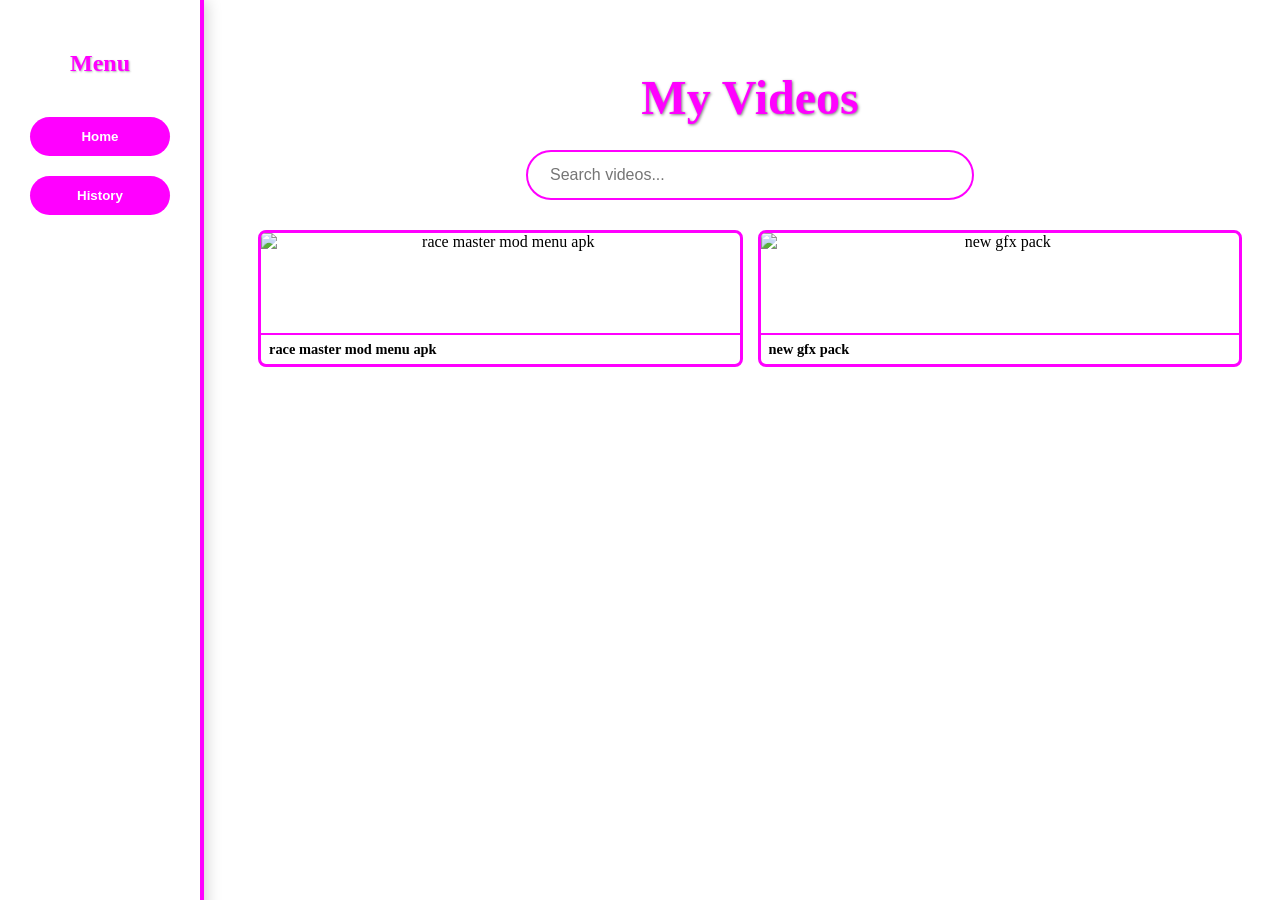
==== index.html @ d069b91a "Update index.html" ====
<!DOCTYPE html>
<html lang="en">
<head>
  <meta charset="UTF-8">
  <meta name="viewport" content="width=device-width, initial-scale=1.0">
  <title>My YouTube Videos</title>
  <link rel="stylesheet" href="style.css">
</head>
<body>
  <!-- Background Video -->
  <video autoplay muted loop id="bg-video">
    <source src="background.mp4" type="video/mp4">
    Your browser does not support HTML5 video.
  </video>

  <!-- Sidebar -->
  <div id="sidebar">
    <h2>Menu</h2>
    <button class="sidebar-btn" id="home-btn">Home</button>
    <button class="sidebar-btn" id="history-btn">History</button>
  </div>

  <!-- Main Content -->
  <div id="content">
    <h1>My Videos</h1>
    <input type="text" id="search" placeholder="Search videos...">
    <div id="video-gallery"></div>
  </div>

  <script src="videos.js"></script>
  <script src="script.js"></script>
</body>
</html>
---- style.css ----
/* Background video */
#bg-video {
  position: fixed;
  top: 0;
  left: 0;
  min-width: 100%;
  min-height: 100%;
  object-fit: cover;
  z-index: -1;
  filter: brightness(0.5);
}

/* Sidebar */
#sidebar {
  position: fixed;
  left: 0;
  top: 0;
  width: 200px;
  height: 100%;
  background: rgba(255, 255, 255, 0.95);
  border-right: 4px solid #ff00ff;
  display: flex;
  flex-direction: column;
  align-items: center;
  padding-top: 30px;
  box-shadow: 2px 0 15px rgba(0,0,0,0.2);
  z-index: 2;
}

#sidebar h2 {
  margin-bottom: 30px;
  color: #ff00ff;
  text-shadow: 1px 1px 2px rgba(0,0,0,0.3);
}

.sidebar-btn {
  width: 140px;
  padding: 12px 0;
  margin: 10px 0;
  border: none;
  border-radius: 25px;
  background: #ff00ff;
  color: #fff;
  font-weight: bold;
  cursor: pointer;
  transition: all 0.3s;
}

.sidebar-btn:hover {
  background: #ff66ff;
  transform: scale(1.05);
  box-shadow: 0 5px 15px rgba(0,0,0,0.3);
}

/* Main content */
#content {
  margin-left: 220px; /* space for sidebar */
  position: relative;
  z-index: 1;
  text-align: center;
  padding: 30px;
}

/* Heading */
h1 {
  font-size: 3em;
  margin-bottom: 25px;
  color: #ff00ff;
  text-shadow: 1px 1px 3px rgba(0,0,0,0.5);
}

/* Search bar */
#search {
  padding: 14px 22px;
  width: 400px;
  border-radius: 50px;
  border: 2px solid #ff00ff;
  outline: none;
  transition: all 0.3s;
  font-size: 1em;
  margin-bottom: 30px;
}

#search:focus {
  box-shadow: 0 0 12px rgba(255,0,255,0.5);
  border-color: #ff00ff;
}

/* Video gallery - YouTube small recommendation style */
#video-gallery {
  display: grid;
  grid-template-columns: repeat(auto-fit, minmax(180px, 1fr));
  gap: 15px;
}

/* Video card - smaller YouTube style */
.video-card {
  text-decoration: none;
  color: black;
  background: rgba(255,255,255,0.9);
  border-radius: 8px;
  border: 3px solid #ff00ff;
  overflow: hidden;
  transition: transform 0.3s, box-shadow 0.3s, border-color 0.3s;
}

.video-card:hover {
  transform: translateY(-4px);
  box-shadow: 0 8px 20px rgba(0,0,0,0.25);
  border-color: #ff66ff;
}

.video-card img {
  width: 100%;
  display: block;
  height: 100px; /* smaller height like YouTube */
  object-fit: cover;
  border-bottom: 2px solid #ff00ff;
}

.video-card p {
  margin: 6px 8px;
  font-weight: 600;
  font-size: 0.9em;
  text-align: left;
}
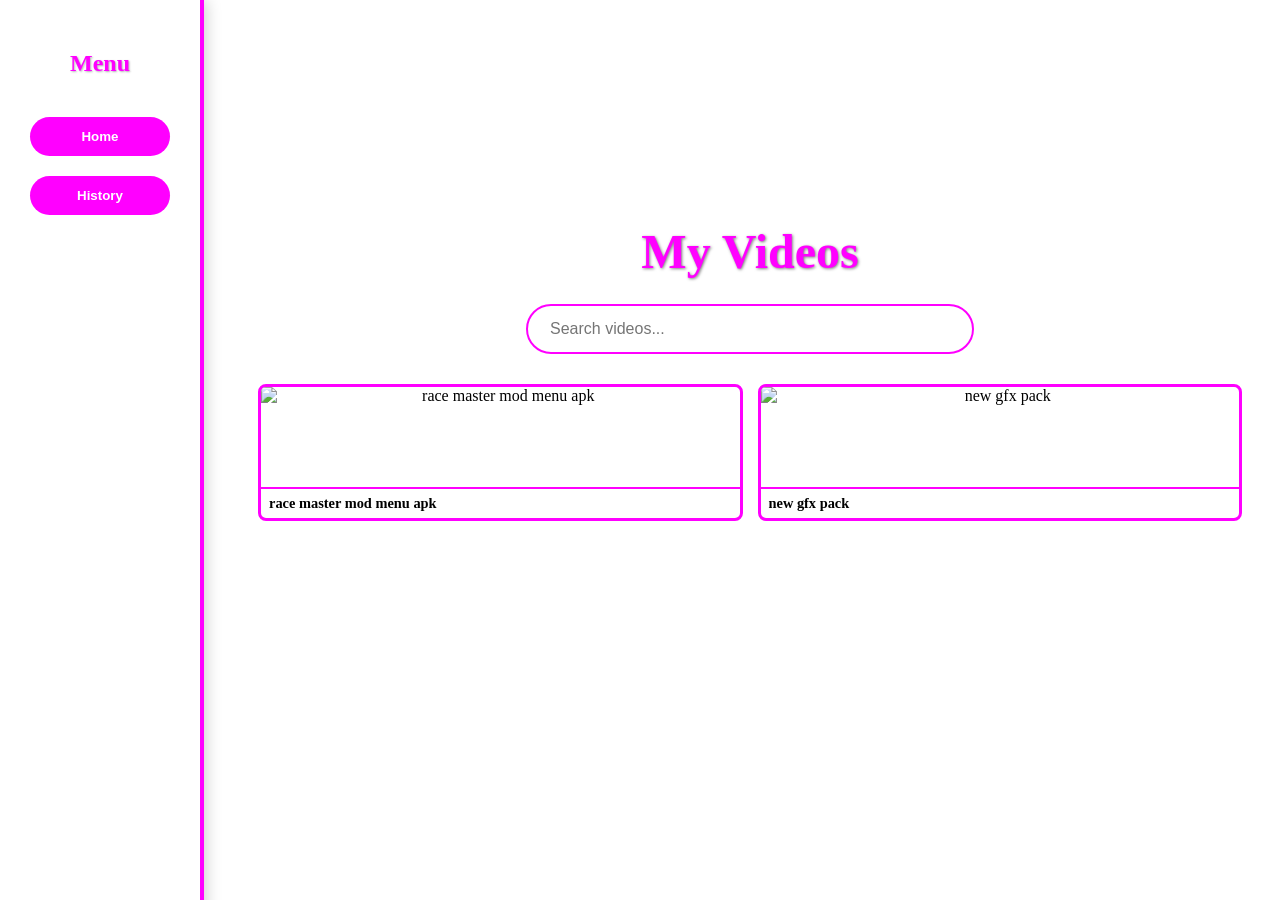
==== commit 518ca1b4: "Update index.html" ====
--- a/index.html
+++ b/index.html
@@ -8,10 +8,14 @@
 </head>
 <body>
   <!-- Background Video -->
-  <video autoplay muted loop id="bg-video">
-    <source src="background.mp4" type="video/mp4">
-    Your browser does not support HTML5 video.
-  </video>
+  <div class="video-background">
+    <iframe
+      src="https://www.youtube.com/embed/kC0sLdh06aE?autoplay=1&mute=1&loop=1&playlist=kC0sLdh06aE&controls=0&showinfo=0&modestbranding=1&rel=0"
+      frameborder="0"
+      allow="autoplay; fullscreen"
+      allowfullscreen
+    ></iframe>
+  </div>
 
   <!-- Sidebar -->
   <div id="sidebar">
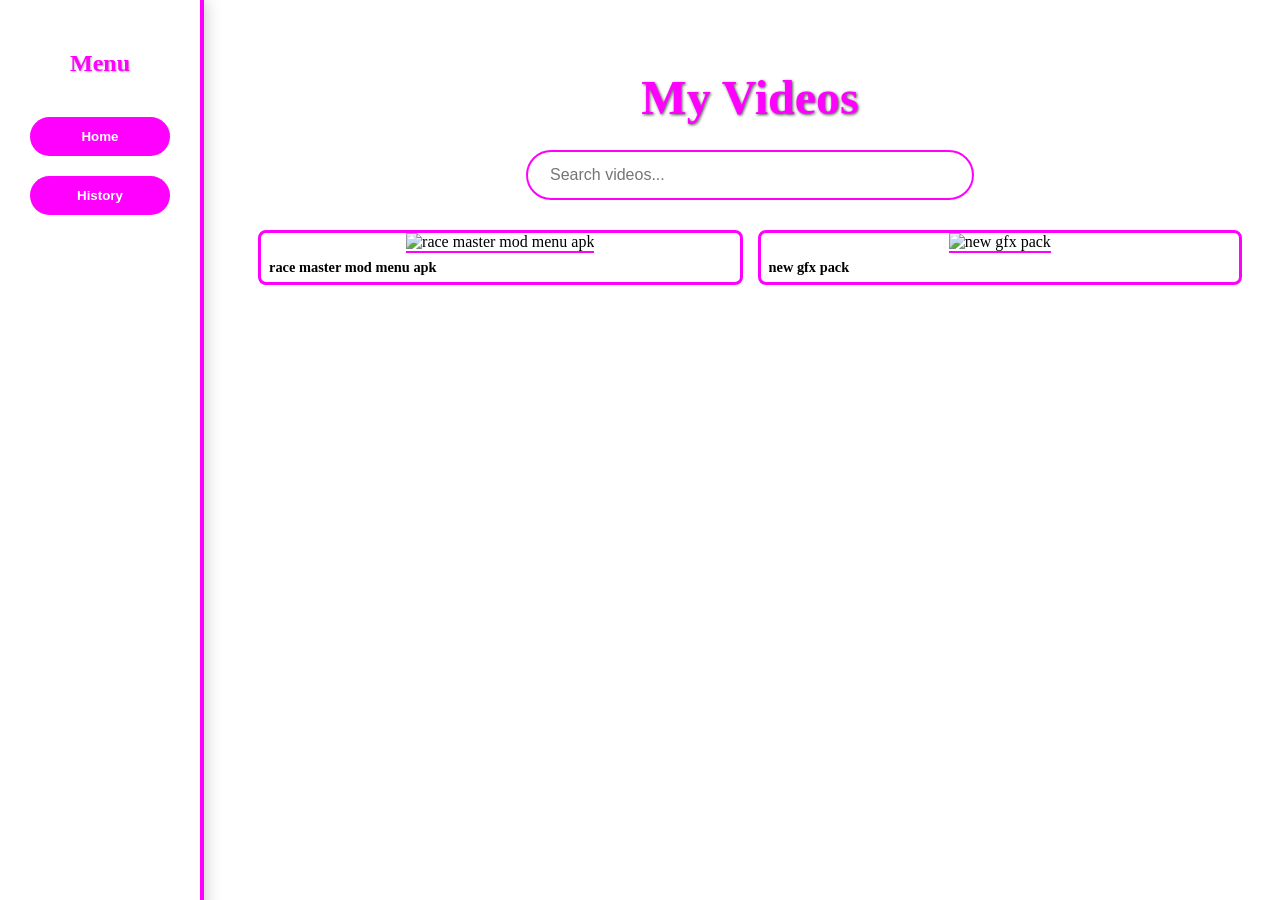
==== commit ca765338: "Update index.html" ====
--- a/index.html
+++ b/index.html
@@ -7,15 +7,8 @@
   <link rel="stylesheet" href="style.css">
 </head>
 <body>
-  <!-- Background Video -->
-  <div class="video-background">
-    <iframe
-      src="https://www.youtube.com/embed/kC0sLdh06aE?autoplay=1&mute=1&loop=1&playlist=kC0sLdh06aE&controls=0&showinfo=0&modestbranding=1&rel=0"
-      frameborder="0"
-      allow="autoplay; fullscreen"
-      allowfullscreen
-    ></iframe>
-  </div>
+  <!-- Background Image -->
+  <div class="background-image"></div>
 
   <!-- Sidebar -->
   <div id="sidebar">
--- a/style.css
+++ b/style.css
@@ -1,11 +1,11 @@
-/* Background video */
-#bg-video {
+/* Background Image */
+.background-image {
   position: fixed;
   top: 0;
   left: 0;
-  min-width: 100%;
-  min-height: 100%;
-  object-fit: cover;
+  width: 100%;
+  height: 100%;
+  background: url('YOUR_IMAGE_LINK_HERE') no-repeat center center/cover;
   z-index: -1;
   filter: brightness(0.5);
 }
@@ -17,7 +17,7 @@
   top: 0;
   width: 200px;
   height: 100%;
-  background: rgba(255, 255, 255, 0.95);
+  background: rgba(255, 255, 255, 0.7);
   border-right: 4px solid #ff00ff;
   display: flex;
   flex-direction: column;
@@ -54,11 +54,12 @@
 
 /* Main content */
 #content {
-  margin-left: 220px; /* space for sidebar */
+  margin-left: 220px;
   position: relative;
   z-index: 1;
   text-align: center;
   padding: 30px;
+  color: #fff;
 }
 
 /* Heading */
@@ -66,7 +67,7 @@
   font-size: 3em;
   margin-bottom: 25px;
   color: #ff00ff;
-  text-shadow: 1px 1px 3px rgba(0,0,0,0.5);
+  text-shadow: 1px 1px 3px rgba(0,0,0,0.7);
 }
 
 /* Search bar */
@@ -79,6 +80,7 @@
   transition: all 0.3s;
   font-size: 1em;
   margin-bottom: 30px;
+  background: rgba(255,255,255,0.7);
 }
 
 #search:focus {
@@ -86,18 +88,18 @@
   border-color: #ff00ff;
 }
 
-/* Video gallery - YouTube small recommendation style */
+/* Video gallery */
 #video-gallery {
   display: grid;
   grid-template-columns: repeat(auto-fit, minmax(180px, 1fr));
   gap: 15px;
 }
 
-/* Video card - smaller YouTube style */
+/* Video card */
 .video-card {
   text-decoration: none;
   color: black;
-  background: rgba(255,255,255,0.9);
+  background: rgba(255,255,255,0.85);
   border-radius: 8px;
   border: 3px solid #ff00ff;
   overflow: hidden;
@@ -110,10 +112,10 @@
   border-color: #ff66ff;
 }
 
+/* 16:9 Thumbnail */
 .video-card img {
   width: 100%;
-  display: block;
-  height: 100px; /* smaller height like YouTube */
+  aspect-ratio: 16 / 9;
   object-fit: cover;
   border-bottom: 2px solid #ff00ff;
 }
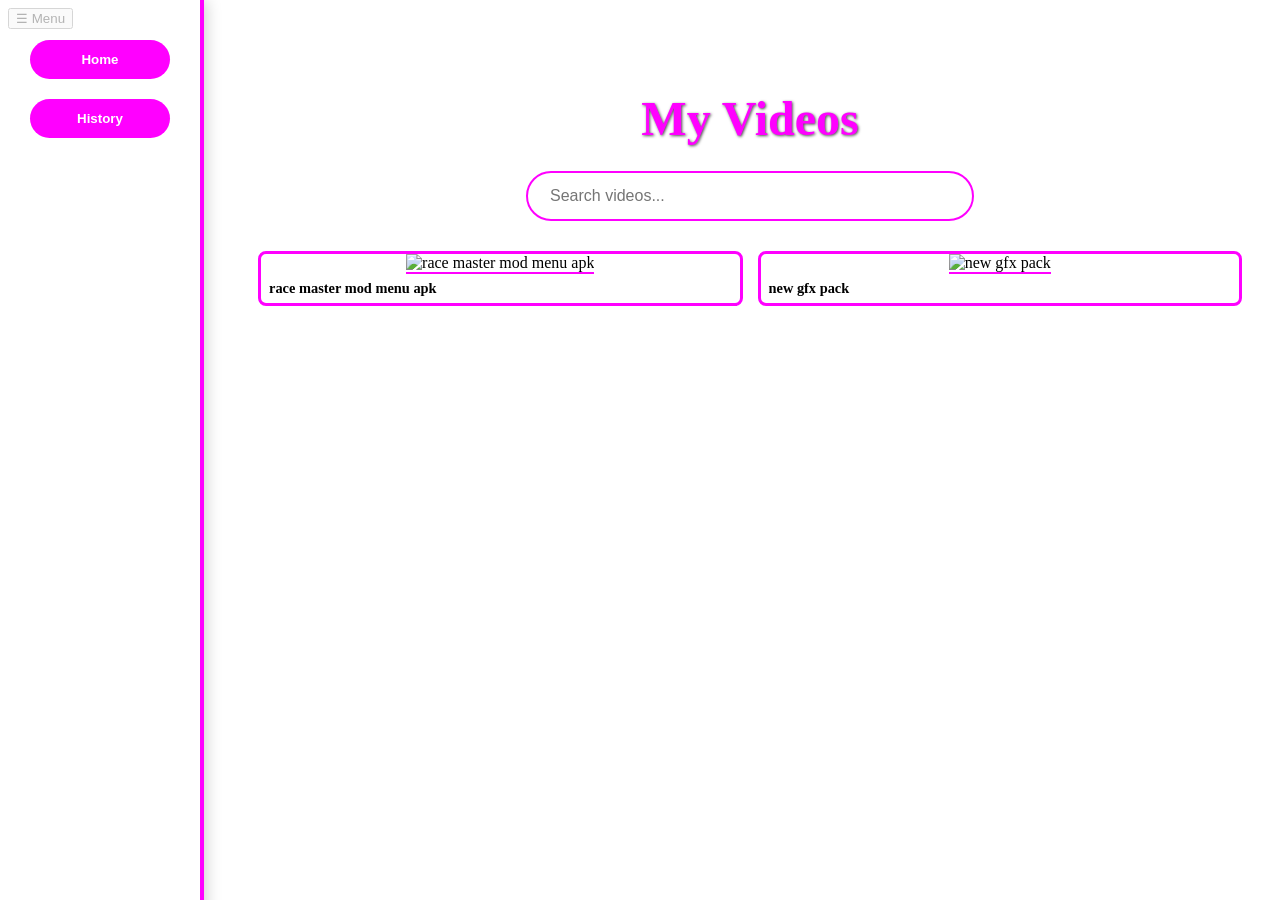
==== commit b19e4a22: "Update index.html" ====
--- a/index.html
+++ b/index.html
@@ -8,11 +8,13 @@
 </head>
 <body>
   <!-- Background Image -->
-  <div class="background-image"></div>
+  <div class="background-image" id="bg-image"></div>
+
+  <!-- Menu Button -->
+  <button id="menu-btn">☰ Menu</button>
 
   <!-- Sidebar -->
-  <div id="sidebar">
-    <h2>Menu</h2>
+  <div id="sidebar" class="hidden">
     <button class="sidebar-btn" id="home-btn">Home</button>
     <button class="sidebar-btn" id="history-btn">History</button>
   </div>
--- a/style.css
+++ b/style.css
@@ -5,7 +5,7 @@
   left: 0;
   width: 100%;
   height: 100%;
-  background: url('YOUR_IMAGE_LINK_HERE') no-repeat center center/cover;
+  background: url('https://encrypted-tbn0.gstatic.com/images?q=tbn:ANd9GcRtSkLpmemPCk-5ynyGRd2M7VYCblgh_B37TA&s') no-repeat center center/cover;
   z-index: -1;
   filter: brightness(0.5);
 }
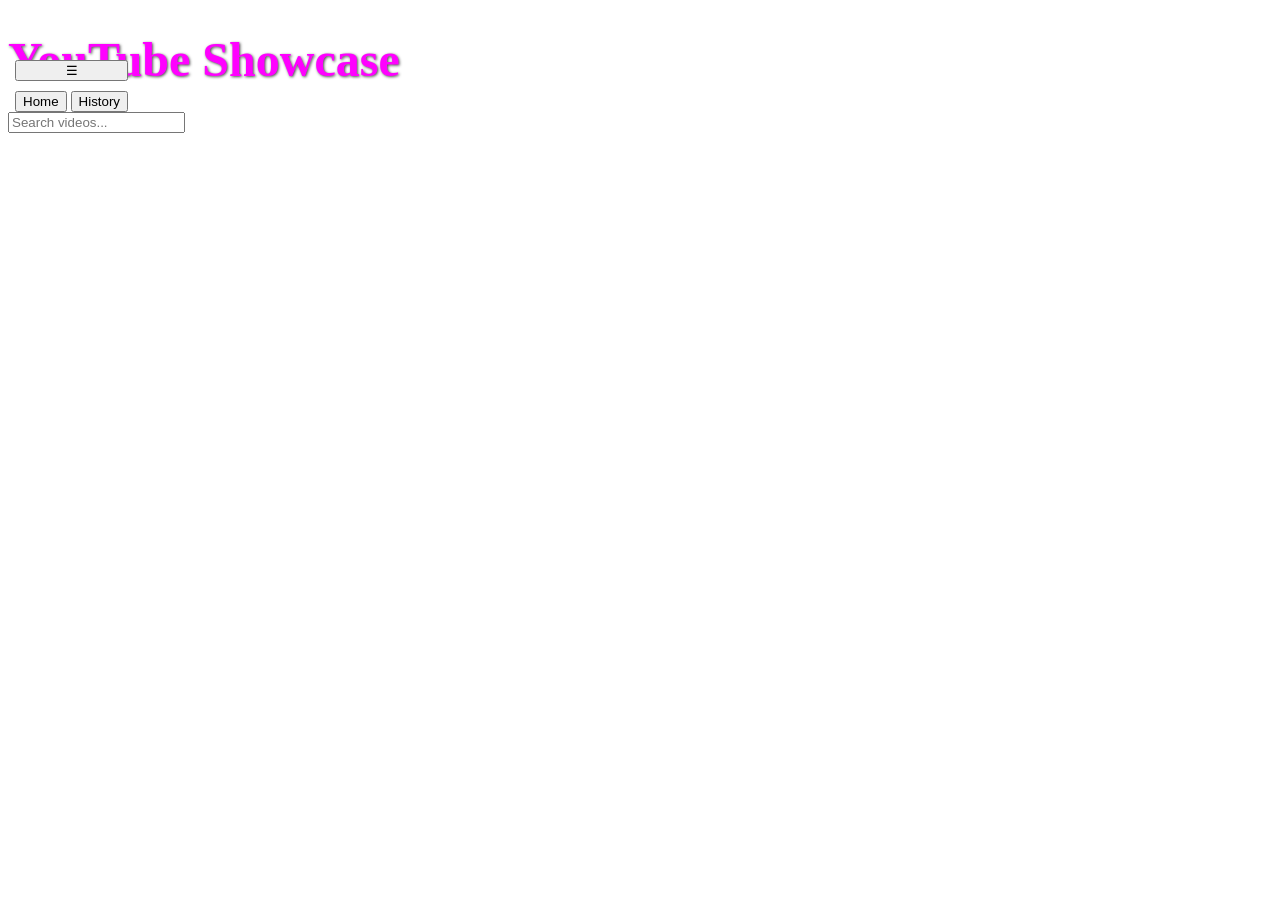
==== commit d66c98ff: "Update index.html" ====
--- a/index.html
+++ b/index.html
@@ -3,30 +3,29 @@
 <head>
   <meta charset="UTF-8">
   <meta name="viewport" content="width=device-width, initial-scale=1.0">
-  <title>My YouTube Videos</title>
+  <title>YouTube Showcase</title>
   <link rel="stylesheet" href="style.css">
 </head>
 <body>
-  <!-- Background Image -->
-  <div class="background-image" id="bg-image"></div>
 
-  <!-- Menu Button -->
-  <button id="menu-btn">☰ Menu</button>
+<div class="sidebar" id="sidebar">
+  <button class="menu-btn" onclick="toggleMenu()">☰</button>
+  <div class="menu-items">
+    <button onclick="showHome()">Home</button>
+    <button onclick="showHistory()">History</button>
+  </div>
+</div>
 
-  <!-- Sidebar -->
-  <div id="sidebar" class="hidden">
-    <button class="sidebar-btn" id="home-btn">Home</button>
-    <button class="sidebar-btn" id="history-btn">History</button>
+<div class="main-content">
+  <div class="title-box">
+    <h1>YouTube Showcase</h1>
   </div>
+  <input type="text" id="searchInput" placeholder="Search videos...">
+  <div class="video-gallery" id="gallery"></div>
+</div>
 
-  <!-- Main Content -->
-  <div id="content">
-    <h1>My Videos</h1>
-    <input type="text" id="search" placeholder="Search videos...">
-    <div id="video-gallery"></div>
-  </div>
+<script src="videos.js"></script>
+<script src="script.js"></script>
 
-  <script src="videos.js"></script>
-  <script src="script.js"></script>
 </body>
 </html>
--- a/style.css
+++ b/style.css
@@ -5,38 +5,50 @@
   left: 0;
   width: 100%;
   height: 100%;
-  background: url('https://encrypted-tbn0.gstatic.com/images?q=tbn:ANd9GcRtSkLpmemPCk-5ynyGRd2M7VYCblgh_B37TA&s') no-repeat center center/cover;
+  background: url('https://encrypted-tbn0.gstatic.com/images?q=tbn:ANd9GcTvYd7zY18E-ENvzFspQCRezaLD4z7ZJfDyig&s') no-repeat center center/cover;
   z-index: -1;
   filter: brightness(0.5);
+  transition: transform 0.5s ease;
+}
+
+/* Menu Button */
+#menu-btn {
+  position: fixed;
+  top: 15px;
+  left: 15px;
+  z-index: 3;
+  padding: 10px 15px;
+  font-size: 1.2em;
+  background: rgba(255, 255, 255, 0.7);
+  border: 2px solid #ff00ff;
+  border-radius: 8px;
+  cursor: pointer;
+  transition: all 0.3s;
+}
+
+#menu-btn:hover {
+  background: rgba(255, 0, 255, 0.2);
+  transform: scale(1.1);
 }
 
 /* Sidebar */
 #sidebar {
   position: fixed;
-  left: 0;
-  top: 0;
-  width: 200px;
-  height: 100%;
-  background: rgba(255, 255, 255, 0.7);
-  border-right: 4px solid #ff00ff;
+  top: 60px;
+  left: 15px;
   display: flex;
   flex-direction: column;
-  align-items: center;
-  padding-top: 30px;
-  box-shadow: 2px 0 15px rgba(0,0,0,0.2);
+  gap: 10px;
   z-index: 2;
 }
 
-#sidebar h2 {
-  margin-bottom: 30px;
-  color: #ff00ff;
-  text-shadow: 1px 1px 2px rgba(0,0,0,0.3);
+#sidebar.hidden {
+  display: none;
 }
 
 .sidebar-btn {
   width: 140px;
   padding: 12px 0;
-  margin: 10px 0;
   border: none;
   border-radius: 25px;
   background: #ff00ff;
@@ -54,11 +66,11 @@
 
 /* Main content */
 #content {
-  margin-left: 220px;
+  margin-left: 15px;
+  padding: 30px;
+  text-align: center;
   position: relative;
   z-index: 1;
-  text-align: center;
-  padding: 30px;
   color: #fff;
 }
 
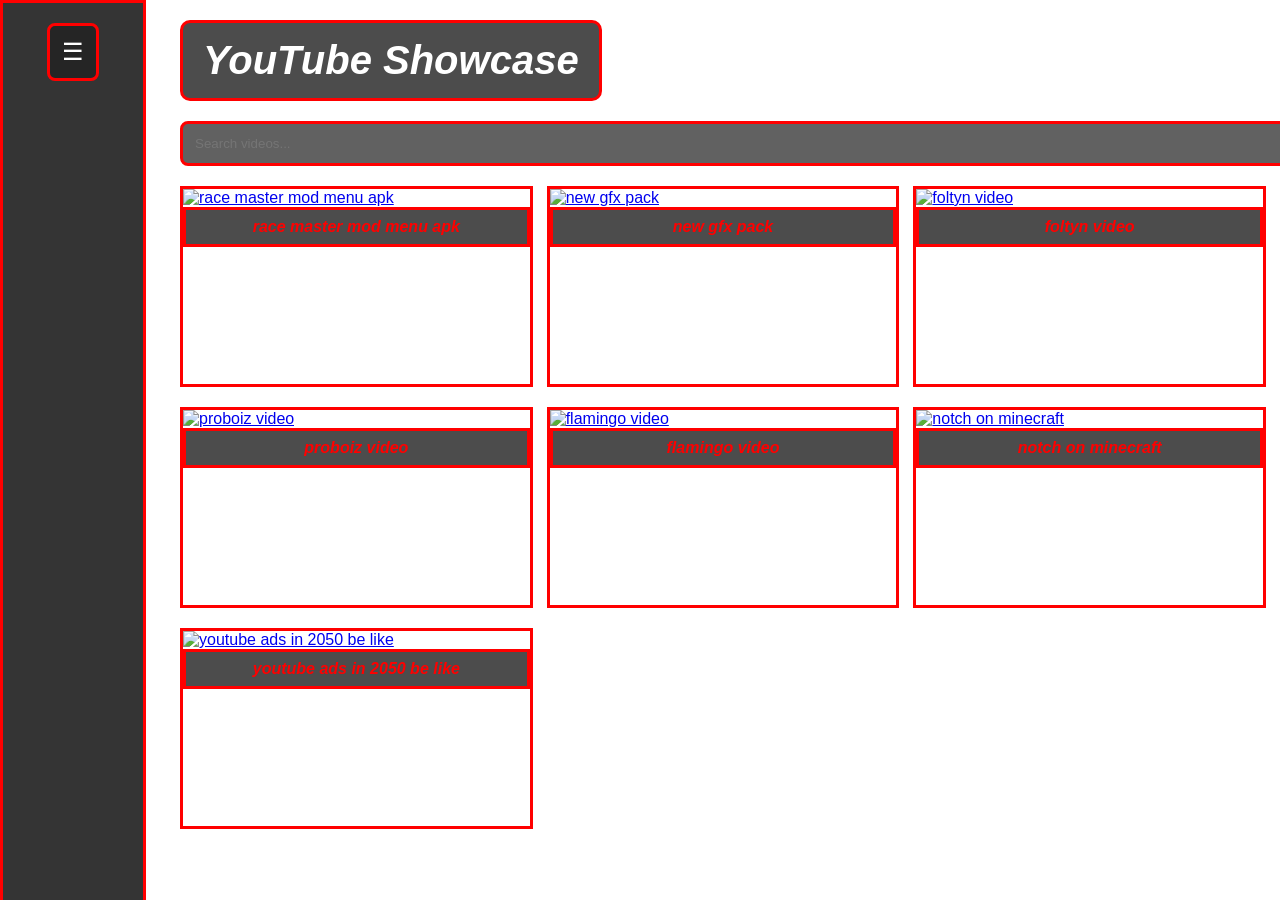
==== commit 0781f2e8: "Update index.html" ====
--- a/index.html
+++ b/index.html
@@ -3,7 +3,7 @@
 <head>
   <meta charset="UTF-8">
   <meta name="viewport" content="width=device-width, initial-scale=1.0">
-  <title>YouTube Showcase</title>
+  <title>YouTube videos</title>
   <link rel="stylesheet" href="style.css">
 </head>
 <body>
--- a/style.css
+++ b/style.css
@@ -1,140 +1,147 @@
-/* Background Image */
-.background-image {
-  position: fixed;
-  top: 0;
-  left: 0;
-  width: 100%;
-  height: 100%;
-  background: url('https://encrypted-tbn0.gstatic.com/images?q=tbn:ANd9GcTvYd7zY18E-ENvzFspQCRezaLD4z7ZJfDyig&s') no-repeat center center/cover;
-  z-index: -1;
-  filter: brightness(0.5);
-  transition: transform 0.5s ease;
+body {
+  margin: 0;
+  font-family: Arial, sans-serif;
+  background: url('https://encrypted-tbn0.gstatic.com/images?q=tbn:ANd9GcTvYd7zY18E-ENvzFspQCRezaLD4z7ZJfDyig&s') no-repeat center center fixed;
+  background-size: cover;
+  color: white;
 }
 
-/* Menu Button */
-#menu-btn {
-  position: fixed;
-  top: 15px;
-  left: 15px;
-  z-index: 3;
-  padding: 10px 15px;
-  font-size: 1.2em;
-  background: rgba(255, 255, 255, 0.7);
-  border: 2px solid #ff00ff;
-  border-radius: 8px;
-  cursor: pointer;
-  transition: all 0.3s;
+@keyframes rainbowBorder {
+  0% { border-color: red; }
+  16% { border-color: orange; }
+  33% { border-color: yellow; }
+  50% { border-color: green; }
+  66% { border-color: blue; }
+  83% { border-color: indigo; }
+  100% { border-color: violet; }
 }
 
-#menu-btn:hover {
-  background: rgba(255, 0, 255, 0.2);
-  transform: scale(1.1);
+@keyframes rainbowText {
+  0% { color: red; }
+  16% { color: orange; }
+  33% { color: yellow; }
+  50% { color: green; }
+  66% { color: blue; }
+  83% { color: indigo; }
+  100% { color: violet; }
 }
 
 /* Sidebar */
-#sidebar {
+.sidebar {
+  width: 140px;
+  height: 100vh;
+  background: rgba(31,31,31,0.9);
   position: fixed;
-  top: 60px;
-  left: 15px;
   display: flex;
   flex-direction: column;
-  gap: 10px;
-  z-index: 2;
+  align-items: center;
+  padding-top: 20px;
+  border: 3px solid red;
+  animation: rainbowBorder 5s linear infinite;
+  z-index: 20;
 }
 
-#sidebar.hidden {
-  display: none;
+.menu-btn {
+  background: rgba(31,31,31,0.7);
+  border: 3px solid red;
+  animation: rainbowBorder 5s linear infinite;
+  color: white;
+  font-size: 24px;
+  padding: 12px;
+  cursor: pointer;
+  border-radius: 8px;
+  margin-bottom: 20px;
 }
 
-.sidebar-btn {
-  width: 140px;
-  padding: 12px 0;
-  border: none;
-  border-radius: 25px;
-  background: #ff00ff;
-  color: #fff;
-  font-weight: bold;
-  cursor: pointer;
-  transition: all 0.3s;
+.menu-items {
+  display: none;
+  flex-direction: column;
+  gap: 15px;
 }
 
-.sidebar-btn:hover {
-  background: #ff66ff;
-  transform: scale(1.05);
-  box-shadow: 0 5px 15px rgba(0,0,0,0.3);
+.menu-items button {
+  background: rgba(31,31,31,0.7);
+  border: 3px solid red;
+  animation: rainbowBorder 5s linear infinite;
+  color: white;
+  padding: 12px;
+  border-radius: 8px;
+  cursor: pointer;
+}
+
+.menu-items button:hover {
+  background: rgba(255,255,255,0.2);
 }
 
 /* Main content */
-#content {
-  margin-left: 15px;
-  padding: 30px;
-  text-align: center;
-  position: relative;
-  z-index: 1;
-  color: #fff;
+.main-content {
+  margin-left: 160px;
+  padding: 20px;
 }
 
-/* Heading */
-h1 {
-  font-size: 3em;
-  margin-bottom: 25px;
-  color: #ff00ff;
-  text-shadow: 1px 1px 3px rgba(0,0,0,0.7);
+/* Title box */
+.title-box {
+  background: rgba(0,0,0,0.7);
+  padding: 15px 20px;
+  border-radius: 10px;
+  display: inline-block;
+  margin-bottom: 20px;
+  border: 3px solid red;
+  animation: rainbowBorder 5s linear infinite;
 }
 
-/* Search bar */
-#search {
-  padding: 14px 22px;
-  width: 400px;
-  border-radius: 50px;
-  border: 2px solid #ff00ff;
-  outline: none;
-  transition: all 0.3s;
-  font-size: 1em;
-  margin-bottom: 30px;
-  background: rgba(255,255,255,0.7);
+.title-box h1 {
+  margin: 0;
+  font-weight: bold;
+  font-style: italic;
+  font-size: 2.5em;
+  animation: rainbowText 5s linear infinite;
 }
 
-#search:focus {
-  box-shadow: 0 0 12px rgba(255,0,255,0.5);
-  border-color: #ff00ff;
+/* Search input */
+#searchInput {
+  width: 100%;
+  padding: 12px;
+  border: 3px solid red;
+  animation: rainbowBorder 5s linear infinite;
+  border-radius: 8px;
+  margin-bottom: 20px;
+  background: rgba(31,31,31,0.7);
+  color: white;
 }
 
 /* Video gallery */
-#video-gallery {
+.video-gallery {
   display: grid;
-  grid-template-columns: repeat(auto-fit, minmax(180px, 1fr));
-  gap: 15px;
+  grid-template-columns: repeat(3, 1fr);
+  gap: 20px;
 }
 
 /* Video card */
 .video-card {
-  text-decoration: none;
-  color: black;
-  background: rgba(255,255,255,0.85);
-  border-radius: 8px;
-  border: 3px solid #ff00ff;
+  aspect-ratio: 16 / 9;
+  width: 100%;
+  border: 3px solid red;
+  animation: rainbowBorder 5s linear infinite;
+  display: flex;
+  flex-direction: column;
   overflow: hidden;
-  transition: transform 0.3s, box-shadow 0.3s, border-color 0.3s;
 }
 
-.video-card:hover {
-  transform: translateY(-4px);
-  box-shadow: 0 8px 20px rgba(0,0,0,0.25);
-  border-color: #ff66ff;
+.video-card img {
+  width: 100%;
+  height: auto;
+  object-fit: cover;
 }
 
-/* 16:9 Thumbnail */
-.video-card img {
-  width: 100%;
-  aspect-ratio: 16 / 9;
-  object-fit: cover;
-  border-bottom: 2px solid #ff00ff;
+.video-title {
+  padding: 8px 10px;
+  text-align: center;
+  font-weight: bold;
+  font-style: italic;
+  background: rgba(0,0,0,0.7);
+  border: 3px solid red;
+  animation: rainbowBorder 5s linear infinite, rainbowText 5s linear infinite;
+  color: red;
+  flex-shrink: 0;
 }
-
-.video-card p {
-  margin: 6px 8px;
-  font-weight: 600;
-  font-size: 0.9em;
-  text-align: left;
-}
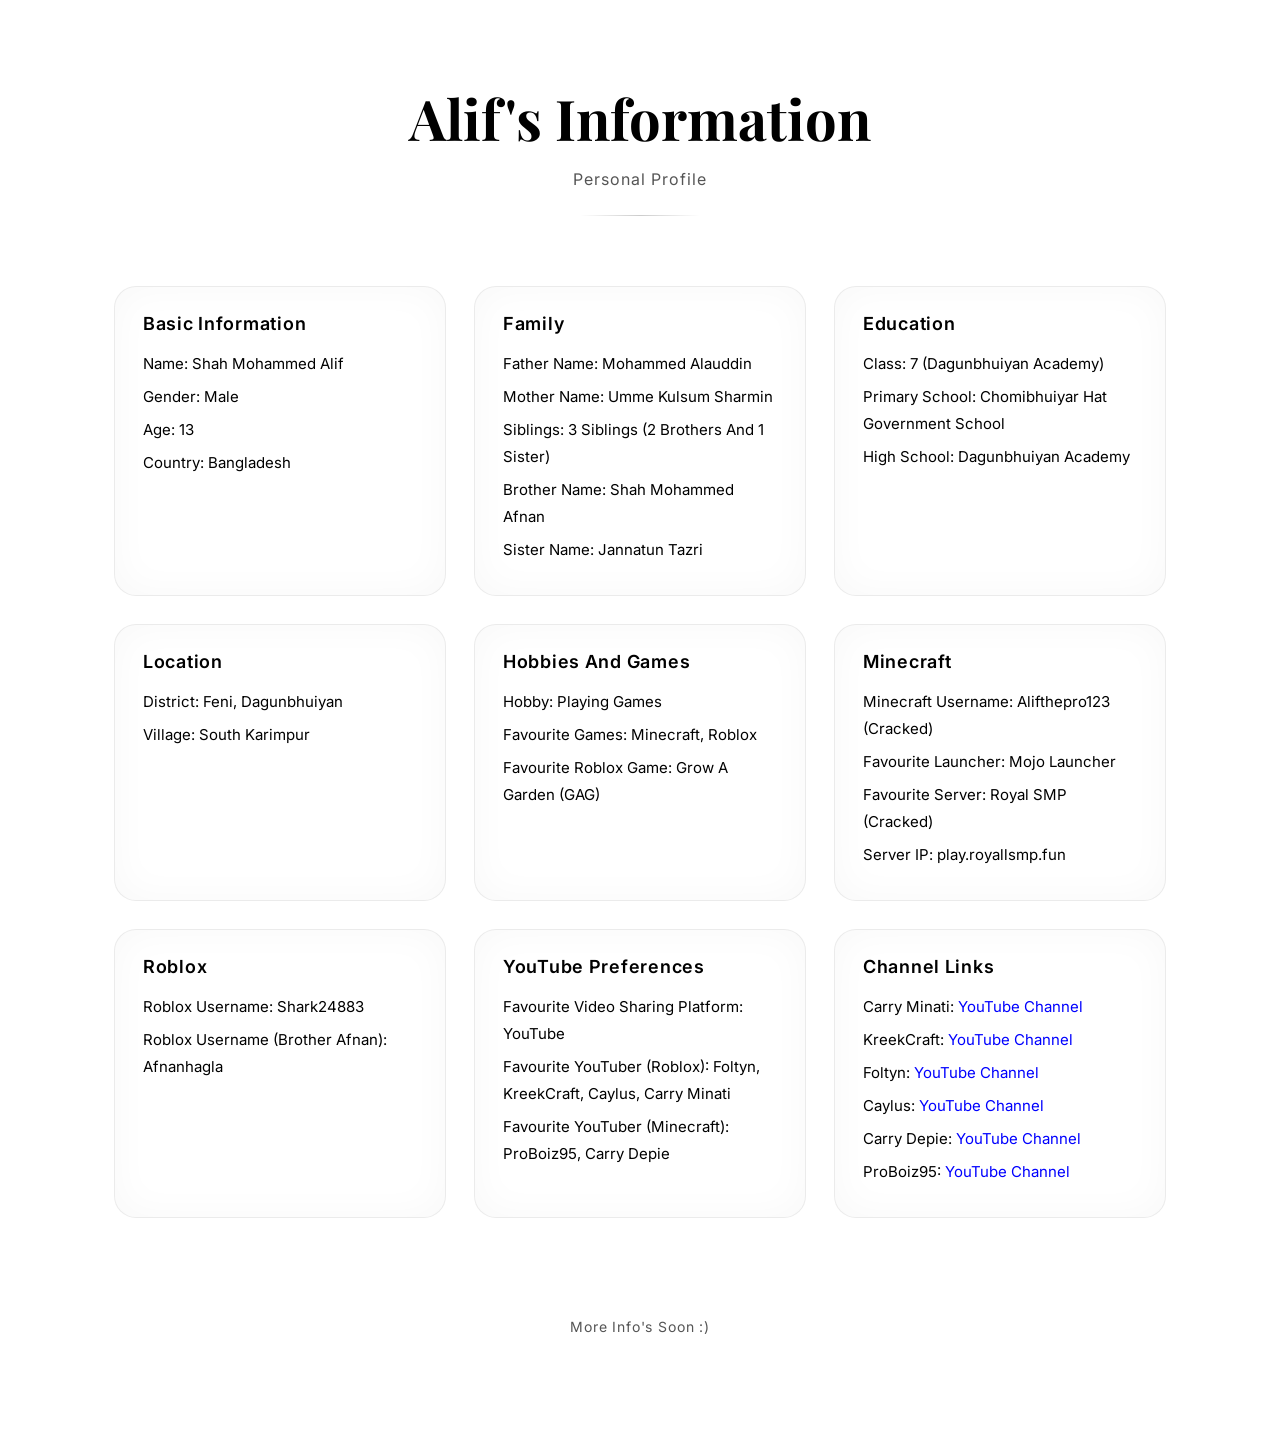
==== commit 82412d49: "Rename alifs_information_website.html to index.html" ====
--- a/index.html
+++ b/index.html
@@ -1,31 +1,398 @@
 <!DOCTYPE html>
 <html lang="en">
 <head>
-  <meta charset="UTF-8">
-  <meta name="viewport" content="width=device-width, initial-scale=1.0">
-  <title>YouTube videos</title>
-  <link rel="stylesheet" href="style.css">
+  <meta charset="UTF-8" />
+  <meta name="viewport" content="width=device-width, initial-scale=1.0" />
+  <title>Alif's Information</title>
+
+  <!-- Google Fonts -->
+  <link href="https://fonts.googleapis.com/css2?family=Playfair+Display:wght@500;600;700&family=Inter:wght@300;400;500;600&display=swap" rel="stylesheet">
+
+  <style>
+    /* =====================
+       Root & Reset
+    ===================== */
+    :root {
+      --bg: #ffffff;
+      --text: #000000;
+      --muted: #555555;
+      --card-bg: rgba(255, 255, 255, 0.9);
+      --border: rgba(0, 0, 0, 0.08);
+      --shadow-soft: 0 20px 40px rgba(0, 0, 0, 0.08);
+      --shadow-light: 0 8px 20px rgba(0, 0, 0, 0.06);
+      --radius-lg: 22px;
+      --radius-md: 14px;
+      --radius-sm: 8px;
+    }
+
+    * {
+      margin: 0;
+      padding: 0;
+      box-sizing: border-box;
+    }
+
+    html, body {
+      background: var(--bg);
+      color: var(--text);
+      font-family: 'Inter', sans-serif;
+      scroll-behavior: smooth;
+      overflow-x: hidden;
+    }
+
+    /* =====================
+       Loading Screen
+    ===================== */
+    .loader {
+      position: fixed;
+      inset: 0;
+      background: #ffffff;
+      display: flex;
+      align-items: center;
+      justify-content: center;
+      z-index: 9999;
+      animation: fadeOut 0.6s ease forwards;
+      animation-delay: 2s;
+    }
+
+    .loader-inner {
+      text-align: center;
+      animation: float 2s ease-in-out infinite;
+    }
+
+    .loader-circle {
+      width: 64px;
+      height: 64px;
+      border-radius: 50%;
+      border: 3px solid #eaeaea;
+      border-top: 3px solid #000000;
+      margin: 0 auto 18px;
+      animation: spin 1.2s linear infinite;
+    }
+
+    .loader-text {
+      font-family: 'Playfair Display', serif;
+      font-size: 20px;
+      letter-spacing: 0.08em;
+    }
+
+    @keyframes spin {
+      to { transform: rotate(360deg); }
+    }
+
+    @keyframes fadeOut {
+      to {
+        opacity: 0;
+        visibility: hidden;
+      }
+    }
+
+    @keyframes float {
+      0%, 100% { transform: translateY(0); }
+      50% { transform: translateY(-6px); }
+    }
+
+    /* =====================
+       Entrance Animation
+    ===================== */
+    .page {
+      animation: slideUp 1.2s ease forwards;
+      opacity: 0;
+      animation-delay: 2s;
+    }
+
+    @keyframes slideUp {
+      from {
+        transform: translateY(80px);
+        opacity: 0;
+      }
+      to {
+        transform: translateY(0);
+        opacity: 1;
+      }
+    }
+
+    /* =====================
+       Decorative Background
+    ===================== */
+    .bg-orb {
+      position: fixed;
+      width: 420px;
+      height: 420px;
+      background: radial-gradient(circle, rgba(0,0,0,0.06), transparent 60%);
+      filter: blur(40px);
+      z-index: -1;
+      animation: drift 18s ease-in-out infinite alternate;
+    }
+
+    .orb-1 { top: -120px; left: -120px; }
+    .orb-2 { bottom: -140px; right: -140px; animation-delay: 4s; }
+
+    @keyframes drift {
+      from { transform: translate(0, 0); }
+      to { transform: translate(40px, 60px); }
+    }
+
+    /* =====================
+       Layout
+    ===================== */
+    .container {
+      max-width: 1100px;
+      margin: 0 auto;
+      padding: 80px 24px 120px;
+    }
+
+    header {
+      text-align: center;
+      margin-bottom: 70px;
+    }
+
+    header h1 {
+      font-family: 'Playfair Display', serif;
+      font-size: clamp(36px, 5vw, 56px);
+      font-weight: 700;
+      margin-bottom: 14px;
+    }
+
+    header p {
+      font-size: 16px;
+      color: var(--muted);
+      letter-spacing: 0.06em;
+    }
+
+    /* =====================
+       Card Grid
+    ===================== */
+    .grid {
+      display: grid;
+      grid-template-columns: repeat(auto-fit, minmax(260px, 1fr));
+      gap: 28px;
+    }
+
+    .card {
+      background: var(--card-bg);
+      border: 1px solid var(--border);
+      border-radius: var(--radius-lg);
+      padding: 26px 28px;
+      box-shadow: var(--shadow-light);
+      transition: transform 0.4s ease, box-shadow 0.4s ease;
+      position: relative;
+      overflow: hidden;
+    }
+
+    .card::before {
+      content: "";
+      position: absolute;
+      inset: 0;
+      background: linear-gradient(120deg, transparent, rgba(0,0,0,0.04), transparent);
+      opacity: 0;
+      transition: opacity 0.4s ease;
+    }
+
+    .card:hover {
+      transform: translateY(-6px);
+      box-shadow: var(--shadow-soft);
+    }
+
+    .card:hover::before {
+      opacity: 1;
+    }
+
+    .card h2 {
+      font-size: 18px;
+      margin-bottom: 16px;
+      font-weight: 600;
+      letter-spacing: 0.04em;
+    }
+
+    .info {
+      font-size: 15px;
+      line-height: 1.8;
+    }
+
+    .info div {
+      margin-bottom: 6px;
+    }
+
+    /* =====================
+       Links
+    ===================== */
+    a {
+      color: blue;
+      text-decoration: none;
+      position: relative;
+    }
+
+    a::after {
+      content: "";
+      position: absolute;
+      left: 0;
+      bottom: -2px;
+      width: 0;
+      height: 1px;
+      background: blue;
+      transition: width 0.3s ease;
+    }
+
+    a:hover::after {
+      width: 100%;
+    }
+
+    /* =====================
+       Footer
+    ===================== */
+    footer {
+      margin-top: 100px;
+      text-align: center;
+      font-size: 14px;
+      color: var(--muted);
+      letter-spacing: 0.06em;
+    }
+
+    /* =====================
+       Subtle Extras (Premium Details)
+    ===================== */
+    .divider {
+      width: 120px;
+      height: 1px;
+      background: linear-gradient(to right, transparent, #000, transparent);
+      margin: 26px auto 0;
+      opacity: 0.2;
+    }
+
+    .glass {
+      backdrop-filter: blur(6px);
+    }
+
+    .soft-glow {
+      box-shadow: inset 0 0 40px rgba(0, 0, 0, 0.03);
+    }
+
+    .rounded {
+      border-radius: 999px;
+    }
+
+  </style>
 </head>
 <body>
 
-<div class="sidebar" id="sidebar">
-  <button class="menu-btn" onclick="toggleMenu()">☰</button>
-  <div class="menu-items">
-    <button onclick="showHome()">Home</button>
-    <button onclick="showHistory()">History</button>
+  <!-- Loading Screen -->
+  <div class="loader">
+    <div class="loader-inner">
+      <div class="loader-circle"></div>
+      <div class="loader-text">Loading</div>
+    </div>
   </div>
-</div>
-
-<div class="main-content">
-  <div class="title-box">
-    <h1>YouTube Showcase</h1>
+
+  <!-- Decorative Background Orbs -->
+  <div class="bg-orb orb-1"></div>
+  <div class="bg-orb orb-2"></div>
+
+  <!-- Page Content -->
+  <div class="page">
+    <div class="container">
+
+      <header>
+        <h1>Alif's Information</h1>
+        <p>Personal Profile</p>
+        <div class="divider"></div>
+      </header>
+
+      <section class="grid">
+
+        <div class="card glass soft-glow">
+          <h2>Basic Information</h2>
+          <div class="info">
+            <div>Name: Shah Mohammed Alif</div>
+            <div>Gender: Male</div>
+            <div>Age: 13</div>
+            <div>Country: Bangladesh</div>
+          </div>
+        </div>
+
+        <div class="card glass soft-glow">
+          <h2>Family</h2>
+          <div class="info">
+            <div>Father Name: Mohammed Alauddin</div>
+            <div>Mother Name: Umme Kulsum Sharmin</div>
+            <div>Siblings: 3 Siblings (2 Brothers And 1 Sister)</div>
+            <div>Brother Name: Shah Mohammed Afnan</div>
+            <div>Sister Name: Jannatun Tazri</div>
+          </div>
+        </div>
+
+        <div class="card glass soft-glow">
+          <h2>Education</h2>
+          <div class="info">
+            <div>Class: 7 (Dagunbhuiyan Academy)</div>
+            <div>Primary School: Chomibhuiyar Hat Government School</div>
+            <div>High School: Dagunbhuiyan Academy</div>
+          </div>
+        </div>
+
+        <div class="card glass soft-glow">
+          <h2>Location</h2>
+          <div class="info">
+            <div>District: Feni, Dagunbhuiyan</div>
+            <div>Village: South Karimpur</div>
+          </div>
+        </div>
+
+        <div class="card glass soft-glow">
+          <h2>Hobbies And Games</h2>
+          <div class="info">
+            <div>Hobby: Playing Games</div>
+            <div>Favourite Games: Minecraft, Roblox</div>
+            <div>Favourite Roblox Game: Grow A Garden (GAG)</div>
+          </div>
+        </div>
+
+        <div class="card glass soft-glow">
+          <h2>Minecraft</h2>
+          <div class="info">
+            <div>Minecraft Username: Alifthepro123 (Cracked)</div>
+            <div>Favourite Launcher: Mojo Launcher</div>
+            <div>Favourite Server: Royal SMP (Cracked)</div>
+            <div>Server IP: play.royallsmp.fun</div>
+          </div>
+        </div>
+
+        <div class="card glass soft-glow">
+          <h2>Roblox</h2>
+          <div class="info">
+            <div>Roblox Username: Shark24883</div>
+            <div>Roblox Username (Brother Afnan): Afnanhagla</div>
+          </div>
+        </div>
+
+        <div class="card glass soft-glow">
+          <h2>YouTube Preferences</h2>
+          <div class="info">
+            <div>Favourite Video Sharing Platform: YouTube</div>
+            <div>Favourite YouTuber (Roblox): Foltyn, KreekCraft, Caylus, Carry Minati</div>
+            <div>Favourite YouTuber (Minecraft): ProBoiz95, Carry Depie</div>
+          </div>
+        </div>
+
+        <div class="card glass soft-glow">
+          <h2>Channel Links</h2>
+          <div class="info">
+            <div>Carry Minati: <a href="http://www.youtube.com/@carrydepieshorts5374" target="_blank">YouTube Channel</a></div>
+            <div>KreekCraft: <a href="http://www.youtube.com/@KreekCraft" target="_blank">YouTube Channel</a></div>
+            <div>Foltyn: <a href="http://www.youtube.com/@FoltynFamily" target="_blank">YouTube Channel</a></div>
+            <div>Caylus: <a href="http://www.youtube.com/@Caylus" target="_blank">YouTube Channel</a></div>
+            <div>Carry Depie: <a href="http://www.youtube.com/@CarryDepie" target="_blank">YouTube Channel</a></div>
+            <div>ProBoiz95: <a href="http://www.youtube.com/@ProBoiz95" target="_blank">YouTube Channel</a></div>
+          </div>
+        </div>
+
+      </section>
+
+      <footer>
+        More Info's Soon :)
+      </footer>
+
+    </div>
   </div>
-  <input type="text" id="searchInput" placeholder="Search videos...">
-  <div class="video-gallery" id="gallery"></div>
-</div>
-
-<script src="videos.js"></script>
-<script src="script.js"></script>
 
 </body>
 </html>
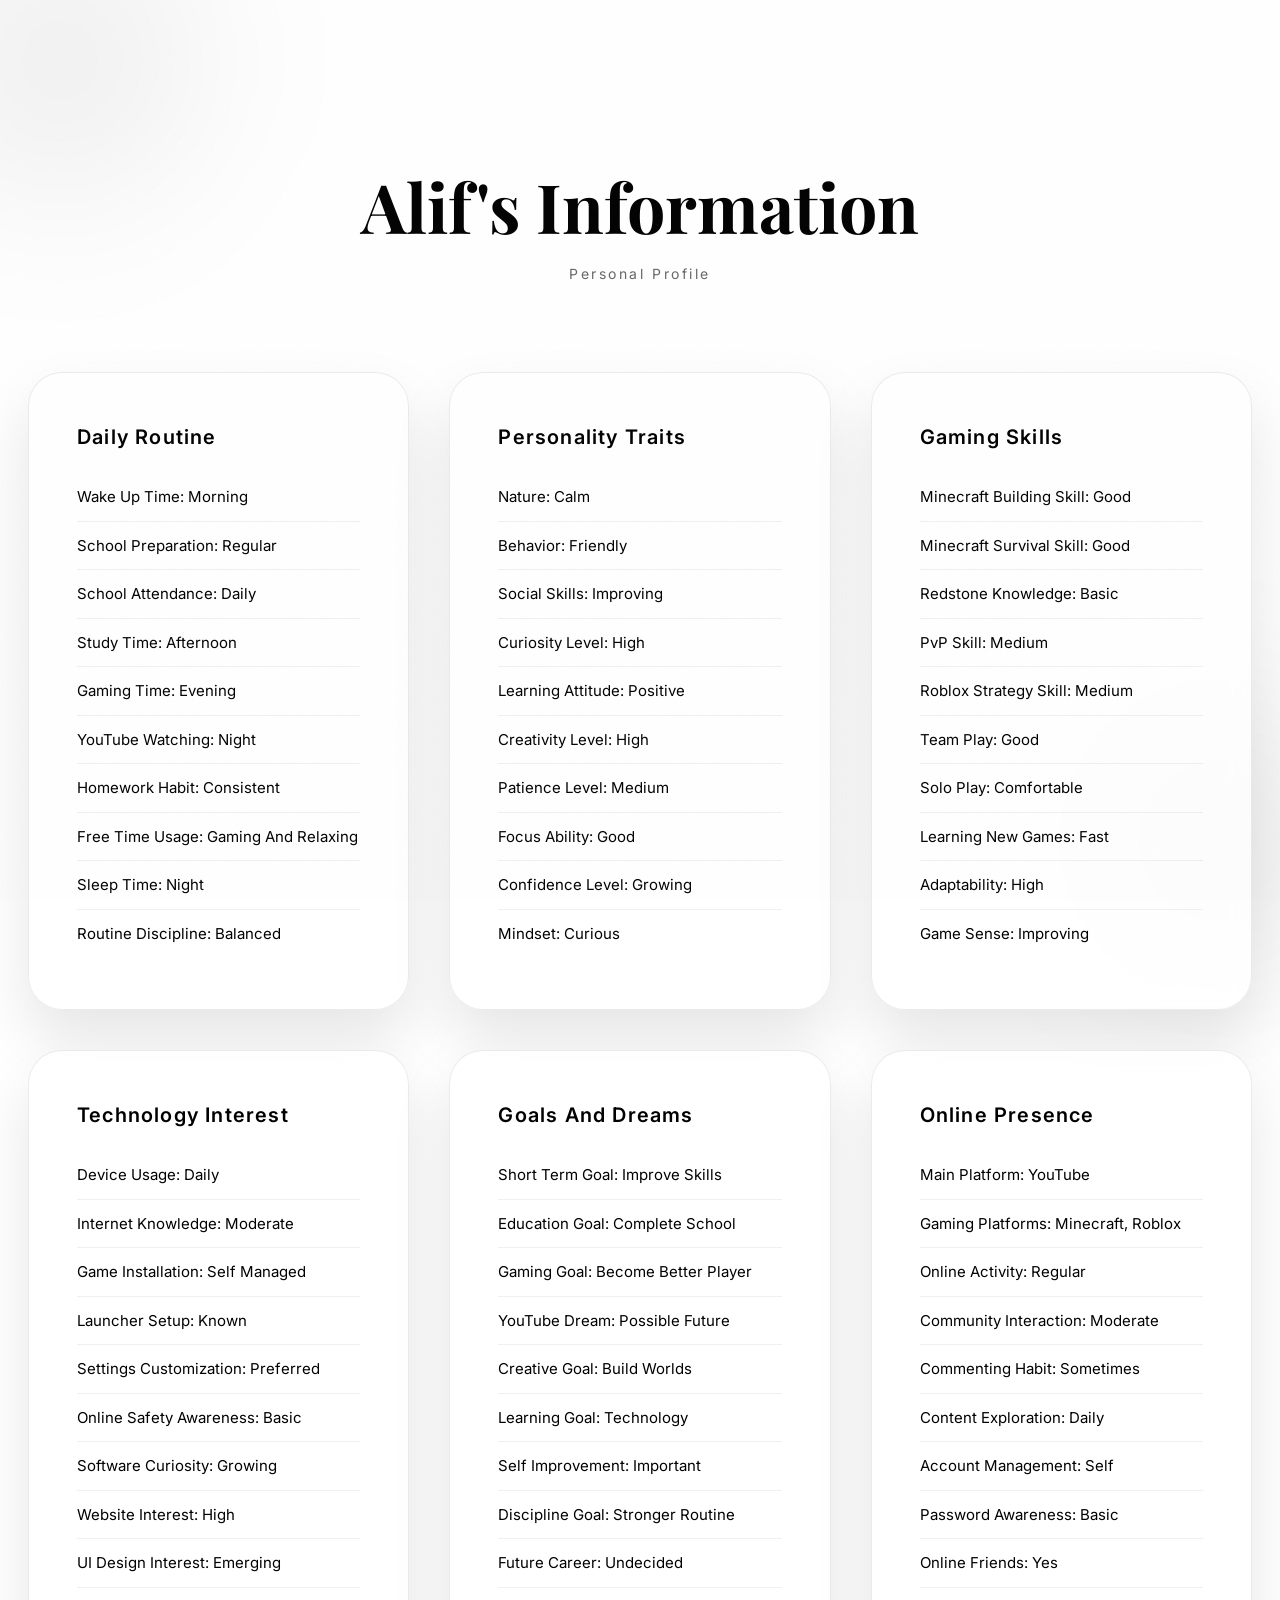
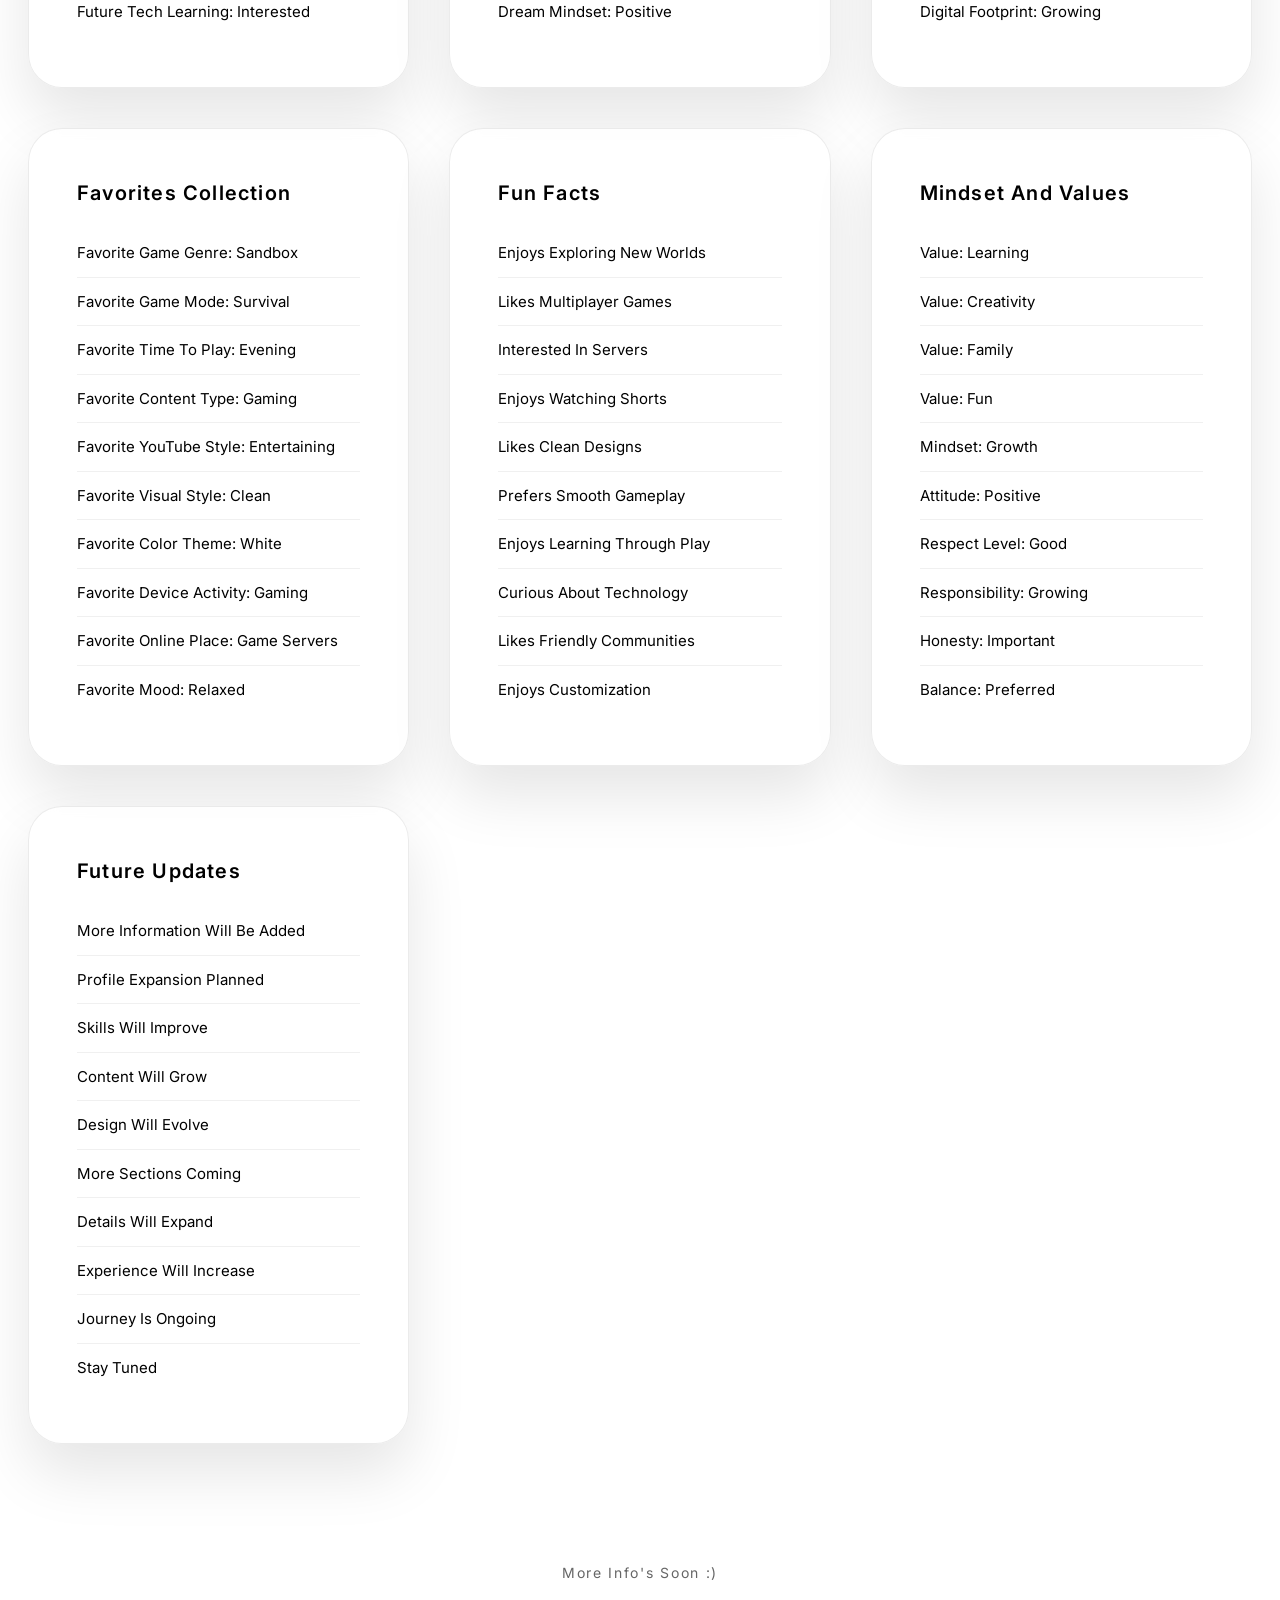
==== commit 26b46f98: "Rename alifs_information_website (1).html to index.html" ====
--- a/index.html
+++ b/index.html
@@ -5,43 +5,32 @@
   <meta name="viewport" content="width=device-width, initial-scale=1.0" />
   <title>Alif's Information</title>
 
-  <!-- Google Fonts -->
-  <link href="https://fonts.googleapis.com/css2?family=Playfair+Display:wght@500;600;700&family=Inter:wght@300;400;500;600&display=swap" rel="stylesheet">
+  <link href="https://fonts.googleapis.com/css2?family=Playfair+Display:wght@600;700;800&family=Inter:wght@300;400;500;600&display=swap" rel="stylesheet">
 
   <style>
-    /* =====================
-       Root & Reset
-    ===================== */
     :root {
       --bg: #ffffff;
       --text: #000000;
-      --muted: #555555;
-      --card-bg: rgba(255, 255, 255, 0.9);
-      --border: rgba(0, 0, 0, 0.08);
-      --shadow-soft: 0 20px 40px rgba(0, 0, 0, 0.08);
-      --shadow-light: 0 8px 20px rgba(0, 0, 0, 0.06);
-      --radius-lg: 22px;
-      --radius-md: 14px;
-      --radius-sm: 8px;
-    }
-
-    * {
-      margin: 0;
-      padding: 0;
-      box-sizing: border-box;
-    }
-
-    html, body {
+      --muted: #666666;
+      --border: rgba(0,0,0,0.08);
+      --shadow-xl: 0 40px 90px rgba(0,0,0,0.12);
+      --shadow-lg: 0 30px 60px rgba(0,0,0,0.10);
+      --shadow-md: 0 18px 36px rgba(0,0,0,0.08);
+      --radius-xl: 34px;
+      --radius-lg: 26px;
+      --radius-md: 18px;
+    }
+
+    * { margin: 0; padding: 0; box-sizing: border-box; }
+
+    body {
       background: var(--bg);
       color: var(--text);
       font-family: 'Inter', sans-serif;
-      scroll-behavior: smooth;
       overflow-x: hidden;
     }
 
-    /* =====================
-       Loading Screen
-    ===================== */
+    /* ================= Loader ================= */
     .loader {
       position: fixed;
       inset: 0;
@@ -50,172 +39,142 @@
       align-items: center;
       justify-content: center;
       z-index: 9999;
-      animation: fadeOut 0.6s ease forwards;
+      animation: fadeOut 0.8s ease forwards;
       animation-delay: 2s;
     }
 
-    .loader-inner {
-      text-align: center;
-      animation: float 2s ease-in-out infinite;
-    }
-
-    .loader-circle {
-      width: 64px;
-      height: 64px;
-      border-radius: 50%;
-      border: 3px solid #eaeaea;
-      border-top: 3px solid #000000;
-      margin: 0 auto 18px;
-      animation: spin 1.2s linear infinite;
-    }
-
-    .loader-text {
+    .loader span {
       font-family: 'Playfair Display', serif;
-      font-size: 20px;
-      letter-spacing: 0.08em;
-    }
-
-    @keyframes spin {
-      to { transform: rotate(360deg); }
+      font-size: 26px;
+      letter-spacing: 0.18em;
     }
 
     @keyframes fadeOut {
-      to {
-        opacity: 0;
-        visibility: hidden;
-      }
-    }
+      to { opacity: 0; visibility: hidden; }
+    }
+
+    /* ================= Entrance ================= */
+    .page {
+      opacity: 0;
+      transform: translateY(120px);
+      animation: rise 1.4s cubic-bezier(.22,1,.36,1) forwards;
+      animation-delay: 2s;
+    }
+
+    @keyframes rise {
+      to { opacity: 1; transform: translateY(0); }
+    }
+
+    /* ================= Background Luxury Effects ================= */
+    .orb {
+      position: fixed;
+      width: 520px;
+      height: 520px;
+      background: radial-gradient(circle, rgba(0,0,0,0.07), transparent 60%);
+      filter: blur(60px);
+      z-index: -1;
+      animation: float 22s ease-in-out infinite alternate;
+    }
+
+    .orb.one { top: -200px; left: -200px; }
+    .orb.two { bottom: -200px; right: -200px; animation-delay: 6s; }
 
     @keyframes float {
-      0%, 100% { transform: translateY(0); }
-      50% { transform: translateY(-6px); }
-    }
-
-    /* =====================
-       Entrance Animation
-    ===================== */
-    .page {
-      animation: slideUp 1.2s ease forwards;
-      opacity: 0;
-      animation-delay: 2s;
-    }
-
-    @keyframes slideUp {
-      from {
-        transform: translateY(80px);
-        opacity: 0;
-      }
-      to {
-        transform: translateY(0);
-        opacity: 1;
-      }
-    }
-
-    /* =====================
-       Decorative Background
-    ===================== */
-    .bg-orb {
-      position: fixed;
-      width: 420px;
-      height: 420px;
-      background: radial-gradient(circle, rgba(0,0,0,0.06), transparent 60%);
-      filter: blur(40px);
-      z-index: -1;
-      animation: drift 18s ease-in-out infinite alternate;
-    }
-
-    .orb-1 { top: -120px; left: -120px; }
-    .orb-2 { bottom: -140px; right: -140px; animation-delay: 4s; }
-
-    @keyframes drift {
-      from { transform: translate(0, 0); }
-      to { transform: translate(40px, 60px); }
-    }
-
-    /* =====================
-       Layout
-    ===================== */
+      from { transform: translate(0,0); }
+      to { transform: translate(80px,120px); }
+    }
+
+    /* ================= Layout ================= */
     .container {
-      max-width: 1100px;
-      margin: 0 auto;
-      padding: 80px 24px 120px;
+      max-width: 1300px;
+      margin: auto;
+      padding: 80px 28px 140px;
     }
 
     header {
       text-align: center;
-      margin-bottom: 70px;
+      margin-bottom: 90px;
     }
 
     header h1 {
       font-family: 'Playfair Display', serif;
-      font-size: clamp(36px, 5vw, 56px);
-      font-weight: 700;
+      font-size: clamp(44px, 6vw, 68px);
       margin-bottom: 14px;
     }
 
     header p {
-      font-size: 16px;
+      letter-spacing: 0.18em;
       color: var(--muted);
-      letter-spacing: 0.06em;
-    }
-
-    /* =====================
-       Card Grid
-    ===================== */
+      font-size: 14px;
+    }
+
+    /* ================= GIF Areas ================= */
+    .gif-top { margin-bottom: 80px; }
+    .gif-bottom { margin-top: 100px; }
+
+    .side-gif {
+      position: fixed;
+      top: 50%;
+      transform: translateY(-50%);
+      width: 160px;
+      opacity: 0.9;
+    }
+
+    .side-gif.left { left: 20px; }
+    .side-gif.right { right: 20px; }
+
+    /* ================= Grid ================= */
     .grid {
       display: grid;
-      grid-template-columns: repeat(auto-fit, minmax(260px, 1fr));
-      gap: 28px;
-    }
-
+      grid-template-columns: repeat(auto-fit, minmax(320px, 1fr));
+      gap: 40px;
+    }
+
+    /* ================= Cards ================= */
     .card {
-      background: var(--card-bg);
+      background: rgba(255,255,255,0.92);
       border: 1px solid var(--border);
-      border-radius: var(--radius-lg);
-      padding: 26px 28px;
-      box-shadow: var(--shadow-light);
-      transition: transform 0.4s ease, box-shadow 0.4s ease;
+      border-radius: var(--radius-xl);
+      box-shadow: var(--shadow-lg);
+      padding: 52px 48px;
       position: relative;
       overflow: hidden;
+      transition: transform 0.6s ease, box-shadow 0.6s ease;
     }
 
     .card::before {
       content: "";
       position: absolute;
       inset: 0;
-      background: linear-gradient(120deg, transparent, rgba(0,0,0,0.04), transparent);
+      background: linear-gradient(120deg, transparent, rgba(0,0,0,0.05), transparent);
       opacity: 0;
-      transition: opacity 0.4s ease;
+      transition: opacity 0.6s ease;
     }
 
     .card:hover {
-      transform: translateY(-6px);
-      box-shadow: var(--shadow-soft);
-    }
-
-    .card:hover::before {
-      opacity: 1;
-    }
+      transform: translateY(-12px) scale(1.01);
+      box-shadow: var(--shadow-xl);
+    }
+
+    .card:hover::before { opacity: 1; }
 
     .card h2 {
-      font-size: 18px;
-      margin-bottom: 16px;
+      font-size: 20px;
+      margin-bottom: 24px;
+      letter-spacing: 0.06em;
       font-weight: 600;
-      letter-spacing: 0.04em;
-    }
-
-    .info {
+    }
+
+    .info div {
       font-size: 15px;
-      line-height: 1.8;
-    }
-
-    .info div {
-      margin-bottom: 6px;
-    }
-
-    /* =====================
-       Links
-    ===================== */
+      line-height: 2.1;
+      padding: 8px 0;
+      border-bottom: 1px solid rgba(0,0,0,0.06);
+    }
+
+    .info div:last-child { border-bottom: none; }
+
+    /* ================= Links ================= */
     a {
       color: blue;
       text-decoration: none;
@@ -226,173 +185,205 @@
       content: "";
       position: absolute;
       left: 0;
-      bottom: -2px;
+      bottom: -3px;
       width: 0;
       height: 1px;
       background: blue;
-      transition: width 0.3s ease;
-    }
-
-    a:hover::after {
-      width: 100%;
-    }
-
-    /* =====================
-       Footer
-    ===================== */
+      transition: width 0.35s ease;
+    }
+
+    a:hover::after { width: 100%; }
+
+    /* ================= Footer ================= */
     footer {
-      margin-top: 100px;
+      margin-top: 120px;
       text-align: center;
       font-size: 14px;
       color: var(--muted);
-      letter-spacing: 0.06em;
-    }
-
-    /* =====================
-       Subtle Extras (Premium Details)
-    ===================== */
-    .divider {
-      width: 120px;
+      letter-spacing: 0.12em;
+    }
+  
+    /* ================= Ultra Luxury Effects ================= */
+
+    /* Parallax Sections */
+    .parallax {
+      position: relative;
+      transform: translateZ(0);
+      will-change: transform;
+    }
+
+    /* Scroll Reveal */
+    .reveal {
+      opacity: 0;
+      transform: translateY(60px);
+      transition: all 1s cubic-bezier(.22,1,.36,1);
+    }
+
+    .reveal.active {
+      opacity: 1;
+      transform: translateY(0);
+    }
+
+    /* Cinematic Transitions */
+    .cinematic {
+      transition: transform 1.2s ease, opacity 1.2s ease;
+    }
+
+    /* Frosted Glass On Scroll */
+    .frosted {
+      backdrop-filter: blur(14px) saturate(120%);
+      background: rgba(255,255,255,0.82);
+    }
+
+    /* Premium Divider */
+    .lux-divider {
       height: 1px;
+      width: 160px;
+      margin: 80px auto;
       background: linear-gradient(to right, transparent, #000, transparent);
-      margin: 26px auto 0;
-      opacity: 0.2;
-    }
-
-    .glass {
-      backdrop-filter: blur(6px);
-    }
-
-    .soft-glow {
-      box-shadow: inset 0 0 40px rgba(0, 0, 0, 0.03);
-    }
-
-    .rounded {
-      border-radius: 999px;
-    }
+      opacity: 0.25;
+    }
+
+    /* Noise Texture */
+    body::after {
+      content: "";
+      position: fixed;
+      inset: 0;
+      background-image: url("data:image/svg+xml,%3Csvg xmlns='http://www.w3.org/2000/svg' width='200' height='200'%3E%3Cfilter id='n'%3E%3CfeTurbulence type='fractalNoise' baseFrequency='0.8' numOctaves='4' stitchTiles='stitch'/%3E%3C/filter%3E%3Crect width='200' height='200' filter='url(%23n)' opacity='0.03'/%3E%3C/svg%3E");
+      pointer-events: none;
+      z-index: 999;
+    }
+
+    /* Light Sweep */
+    .sweep::before {
+      content: "";
+      position: absolute;
+      inset: -50%;
+      background: linear-gradient(120deg, transparent 40%, rgba(255,255,255,0.6), transparent 60%);
+      transform: translateX(-100%);
+      transition: transform 1.2s ease;
+    }
+
+    .card:hover.sweep::before {
+      transform: translateX(100%);
+    }
+
+    /* Mouse Glow */
+    .glow {
+      position: relative;
+      overflow: hidden;
+    }
+
+    .glow::after {
+      content: "";
+      position: absolute;
+      width: 300px;
+      height: 300px;
+      background: radial-gradient(circle, rgba(0,0,0,0.12), transparent 60%);
+      opacity: 0;
+      pointer-events: none;
+      transition: opacity 0.3s ease;
+    }
+
+    .glow:hover::after { opacity: 1; }
 
   </style>
 </head>
 <body>
 
-  <!-- Loading Screen -->
-  <div class="loader">
-    <div class="loader-inner">
-      <div class="loader-circle"></div>
-      <div class="loader-text">Loading</div>
-    </div>
+  <div class="loader"><span>Loading</span></div>
+
+  <div class="orb one"></div>
+  <div class="orb two"></div>
+
+  <!-- Side GIFs -->
+  <div class="side-gif left">
+    <div class="tenor-gif-embed" data-postid="5611876409941731049" data-share-method="host" data-aspect-ratio="1" data-width="100%"></div>
   </div>
 
-  <!-- Decorative Background Orbs -->
-  <div class="bg-orb orb-1"></div>
-  <div class="bg-orb orb-2"></div>
-
-  <!-- Page Content -->
+  <div class="side-gif right">
+    <div class="tenor-gif-embed" data-postid="2981903896250867287" data-share-method="host" data-aspect-ratio="1" data-width="100%"></div>
+  </div>
+
   <div class="page">
     <div class="container">
+
+      <!-- Top GIF -->
+      <div class="gif-top">
+        <div class="tenor-gif-embed" data-postid="26371807" data-share-method="host" data-aspect-ratio="3.855" data-width="100%"></div>
+      </div>
 
       <header>
         <h1>Alif's Information</h1>
         <p>Personal Profile</p>
-        <div class="divider"></div>
       </header>
 
-      <section class="grid">
-
-        <div class="card glass soft-glow">
-          <h2>Basic Information</h2>
-          <div class="info">
-            <div>Name: Shah Mohammed Alif</div>
-            <div>Gender: Male</div>
-            <div>Age: 13</div>
-            <div>Country: Bangladesh</div>
-          </div>
-        </div>
-
-        <div class="card glass soft-glow">
-          <h2>Family</h2>
-          <div class="info">
-            <div>Father Name: Mohammed Alauddin</div>
-            <div>Mother Name: Umme Kulsum Sharmin</div>
-            <div>Siblings: 3 Siblings (2 Brothers And 1 Sister)</div>
-            <div>Brother Name: Shah Mohammed Afnan</div>
-            <div>Sister Name: Jannatun Tazri</div>
-          </div>
-        </div>
-
-        <div class="card glass soft-glow">
-          <h2>Education</h2>
-          <div class="info">
-            <div>Class: 7 (Dagunbhuiyan Academy)</div>
-            <div>Primary School: Chomibhuiyar Hat Government School</div>
-            <div>High School: Dagunbhuiyan Academy</div>
-          </div>
-        </div>
-
-        <div class="card glass soft-glow">
-          <h2>Location</h2>
-          <div class="info">
-            <div>District: Feni, Dagunbhuiyan</div>
-            <div>Village: South Karimpur</div>
-          </div>
-        </div>
-
-        <div class="card glass soft-glow">
-          <h2>Hobbies And Games</h2>
-          <div class="info">
-            <div>Hobby: Playing Games</div>
-            <div>Favourite Games: Minecraft, Roblox</div>
-            <div>Favourite Roblox Game: Grow A Garden (GAG)</div>
-          </div>
-        </div>
-
-        <div class="card glass soft-glow">
-          <h2>Minecraft</h2>
-          <div class="info">
-            <div>Minecraft Username: Alifthepro123 (Cracked)</div>
-            <div>Favourite Launcher: Mojo Launcher</div>
-            <div>Favourite Server: Royal SMP (Cracked)</div>
-            <div>Server IP: play.royallsmp.fun</div>
-          </div>
-        </div>
-
-        <div class="card glass soft-glow">
-          <h2>Roblox</h2>
-          <div class="info">
-            <div>Roblox Username: Shark24883</div>
-            <div>Roblox Username (Brother Afnan): Afnanhagla</div>
-          </div>
-        </div>
-
-        <div class="card glass soft-glow">
-          <h2>YouTube Preferences</h2>
-          <div class="info">
-            <div>Favourite Video Sharing Platform: YouTube</div>
-            <div>Favourite YouTuber (Roblox): Foltyn, KreekCraft, Caylus, Carry Minati</div>
-            <div>Favourite YouTuber (Minecraft): ProBoiz95, Carry Depie</div>
-          </div>
-        </div>
-
-        <div class="card glass soft-glow">
-          <h2>Channel Links</h2>
-          <div class="info">
-            <div>Carry Minati: <a href="http://www.youtube.com/@carrydepieshorts5374" target="_blank">YouTube Channel</a></div>
-            <div>KreekCraft: <a href="http://www.youtube.com/@KreekCraft" target="_blank">YouTube Channel</a></div>
-            <div>Foltyn: <a href="http://www.youtube.com/@FoltynFamily" target="_blank">YouTube Channel</a></div>
-            <div>Caylus: <a href="http://www.youtube.com/@Caylus" target="_blank">YouTube Channel</a></div>
-            <div>Carry Depie: <a href="http://www.youtube.com/@CarryDepie" target="_blank">YouTube Channel</a></div>
-            <div>ProBoiz95: <a href="http://www.youtube.com/@ProBoiz95" target="_blank">YouTube Channel</a></div>
-          </div>
-        </div>
-
-      </section>
-
-      <footer>
-        More Info's Soon :)
-      </footer>
+      <section class="grid parallax">
+
+<!-- Existing cards remain -->
+
+<div class="card reveal cinematic frosted sweep glow"><h2>Daily Routine</h2><div class="info"><div>Wake Up Time: Morning</div><div>School Preparation: Regular</div><div>School Attendance: Daily</div><div>Study Time: Afternoon</div><div>Gaming Time: Evening</div><div>YouTube Watching: Night</div><div>Homework Habit: Consistent</div><div>Free Time Usage: Gaming And Relaxing</div><div>Sleep Time: Night</div><div>Routine Discipline: Balanced</div></div></div>
+
+<div class="card reveal cinematic frosted sweep glow"><h2>Personality Traits</h2><div class="info"><div>Nature: Calm</div><div>Behavior: Friendly</div><div>Social Skills: Improving</div><div>Curiosity Level: High</div><div>Learning Attitude: Positive</div><div>Creativity Level: High</div><div>Patience Level: Medium</div><div>Focus Ability: Good</div><div>Confidence Level: Growing</div><div>Mindset: Curious</div></div></div>
+
+<div class="card reveal cinematic frosted sweep glow"><h2>Gaming Skills</h2><div class="info"><div>Minecraft Building Skill: Good</div><div>Minecraft Survival Skill: Good</div><div>Redstone Knowledge: Basic</div><div>PvP Skill: Medium</div><div>Roblox Strategy Skill: Medium</div><div>Team Play: Good</div><div>Solo Play: Comfortable</div><div>Learning New Games: Fast</div><div>Adaptability: High</div><div>Game Sense: Improving</div></div></div>
+
+<div class="card reveal cinematic frosted sweep glow"><h2>Technology Interest</h2><div class="info"><div>Device Usage: Daily</div><div>Internet Knowledge: Moderate</div><div>Game Installation: Self Managed</div><div>Launcher Setup: Known</div><div>Settings Customization: Preferred</div><div>Online Safety Awareness: Basic</div><div>Software Curiosity: Growing</div><div>Website Interest: High</div><div>UI Design Interest: Emerging</div><div>Future Tech Learning: Interested</div></div></div>
+
+<div class="card reveal cinematic frosted sweep glow"><h2>Goals And Dreams</h2><div class="info"><div>Short Term Goal: Improve Skills</div><div>Education Goal: Complete School</div><div>Gaming Goal: Become Better Player</div><div>YouTube Dream: Possible Future</div><div>Creative Goal: Build Worlds</div><div>Learning Goal: Technology</div><div>Self Improvement: Important</div><div>Discipline Goal: Stronger Routine</div><div>Future Career: Undecided</div><div>Dream Mindset: Positive</div></div></div>
+
+<div class="card reveal cinematic frosted sweep glow"><h2>Online Presence</h2><div class="info"><div>Main Platform: YouTube</div><div>Gaming Platforms: Minecraft, Roblox</div><div>Online Activity: Regular</div><div>Community Interaction: Moderate</div><div>Commenting Habit: Sometimes</div><div>Content Exploration: Daily</div><div>Account Management: Self</div><div>Password Awareness: Basic</div><div>Online Friends: Yes</div><div>Digital Footprint: Growing</div></div></div>
+
+<div class="card reveal cinematic frosted sweep glow"><h2>Favorites Collection</h2><div class="info"><div>Favorite Game Genre: Sandbox</div><div>Favorite Game Mode: Survival</div><div>Favorite Time To Play: Evening</div><div>Favorite Content Type: Gaming</div><div>Favorite YouTube Style: Entertaining</div><div>Favorite Visual Style: Clean</div><div>Favorite Color Theme: White</div><div>Favorite Device Activity: Gaming</div><div>Favorite Online Place: Game Servers</div><div>Favorite Mood: Relaxed</div></div></div>
+
+<div class="card reveal cinematic frosted sweep glow"><h2>Fun Facts</h2><div class="info"><div>Enjoys Exploring New Worlds</div><div>Likes Multiplayer Games</div><div>Interested In Servers</div><div>Enjoys Watching Shorts</div><div>Likes Clean Designs</div><div>Prefers Smooth Gameplay</div><div>Enjoys Learning Through Play</div><div>Curious About Technology</div><div>Likes Friendly Communities</div><div>Enjoys Customization</div></div></div>
+
+<div class="card reveal cinematic frosted sweep glow"><h2>Mindset And Values</h2><div class="info"><div>Value: Learning</div><div>Value: Creativity</div><div>Value: Family</div><div>Value: Fun</div><div>Mindset: Growth</div><div>Attitude: Positive</div><div>Respect Level: Good</div><div>Responsibility: Growing</div><div>Honesty: Important</div><div>Balance: Preferred</div></div></div>
+
+<div class="card reveal cinematic frosted sweep glow"><h2>Future Updates</h2><div class="info"><div>More Information Will Be Added</div><div>Profile Expansion Planned</div><div>Skills Will Improve</div><div>Content Will Grow</div><div>Design Will Evolve</div><div>More Sections Coming</div><div>Details Will Expand</div><div>Experience Will Increase</div><div>Journey Is Ongoing</div><div>Stay Tuned</div></div></div>
+
+</section>
+
+      <!-- Bottom GIF -->
+      <div class="gif-bottom">
+        <div class="tenor-gif-embed" data-postid="19862800" data-share-method="host" data-aspect-ratio="3" data-width="100%"></div>
+      </div>
+
+      <footer>More Info's Soon :)</footer>
 
     </div>
   </div>
 
+  <script async src="https://tenor.com/embed.js"></script>
+
+
+  <script>
+    /* Scroll Reveal */
+    const reveals = document.querySelectorAll('.reveal');
+    window.addEventListener('scroll', () => {
+      reveals.forEach(el => {
+        const rect = el.getBoundingClientRect();
+        if (rect.top < window.innerHeight - 80) {
+          el.classList.add('active');
+        }
+      });
+    });
+
+    /* Parallax Effect */
+    window.addEventListener('scroll', () => {
+      document.querySelectorAll('.parallax').forEach(p => {
+        p.style.transform = `translateY(${window.scrollY * 0.08}px)`;
+      });
+    });
+
+    /* Mouse Glow */
+    document.querySelectorAll('.glow').forEach(card => {
+      card.addEventListener('mousemove', e => {
+        const glow = card.querySelector('::after');
+        card.style.setProperty('--x', e.offsetX + 'px');
+        card.style.setProperty('--y', e.offsetY + 'px');
+      });
+    });
+  </script>
 </body>
 </html>
